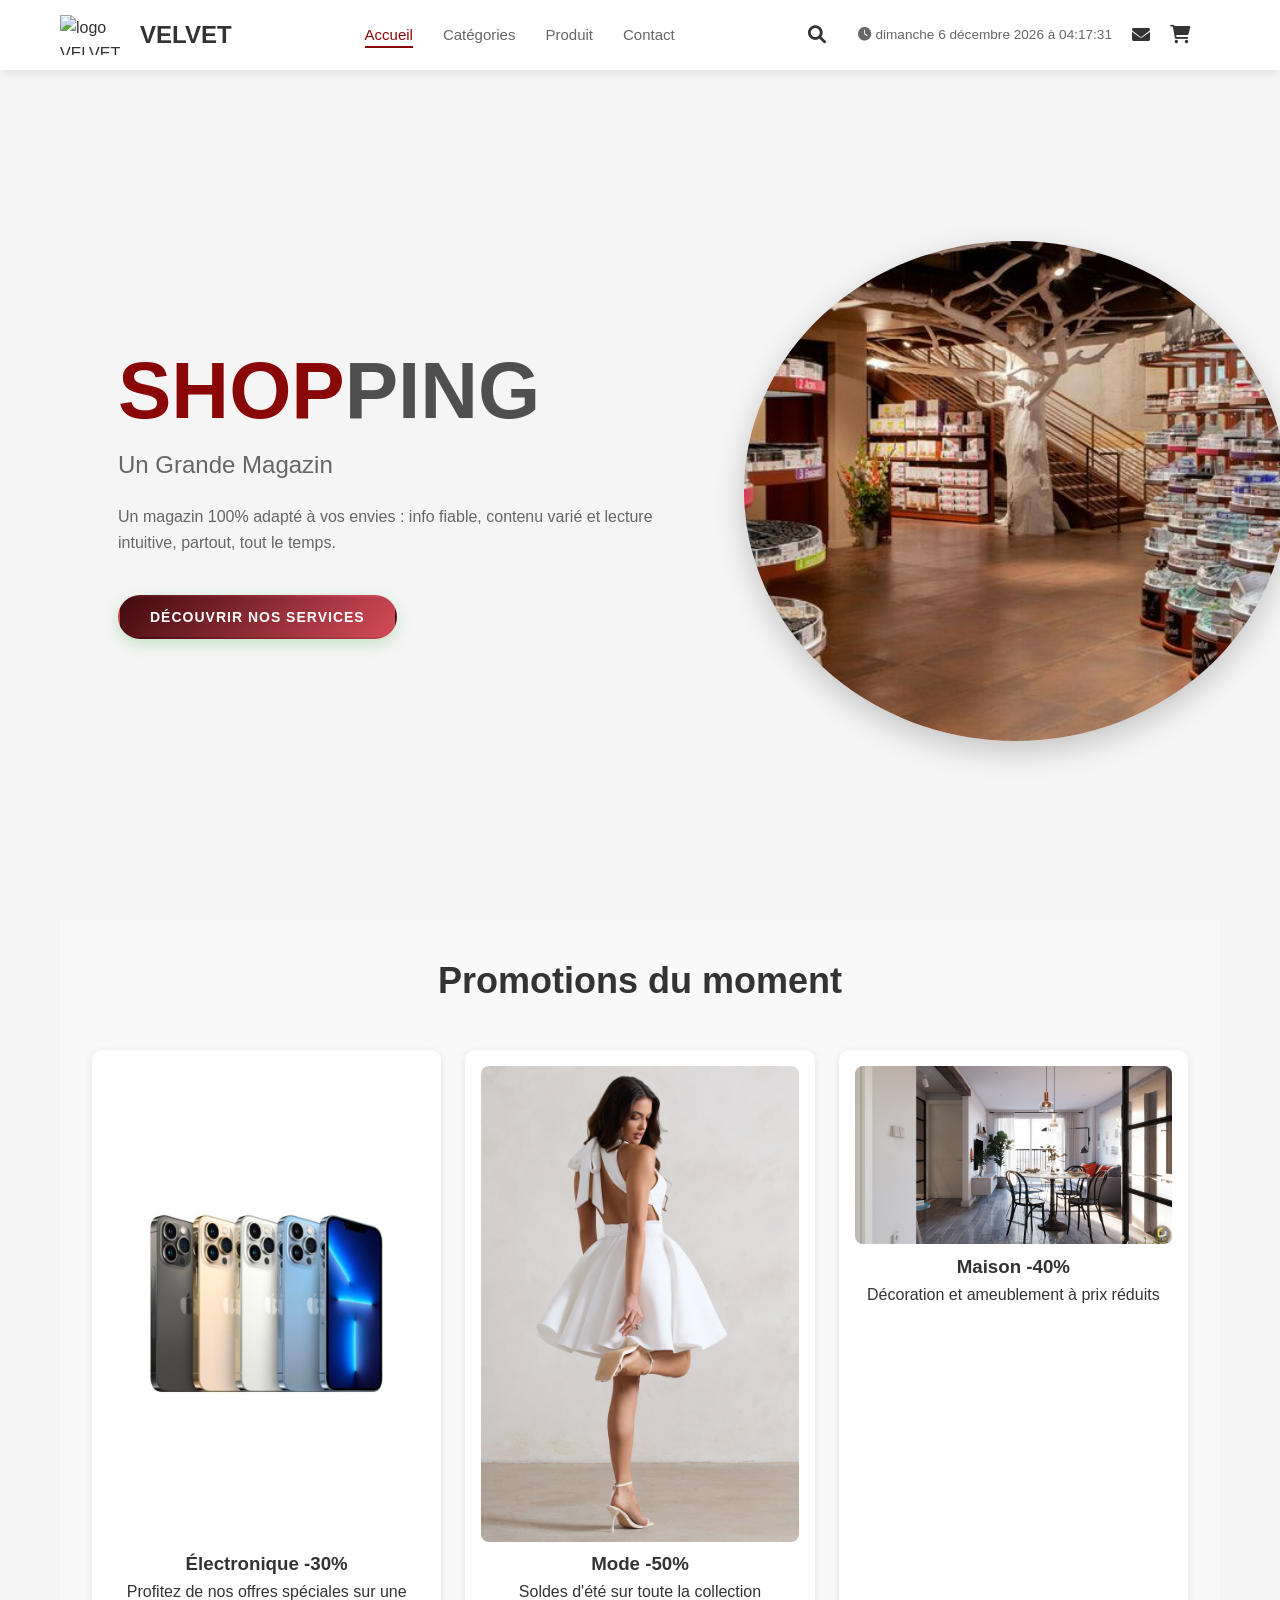
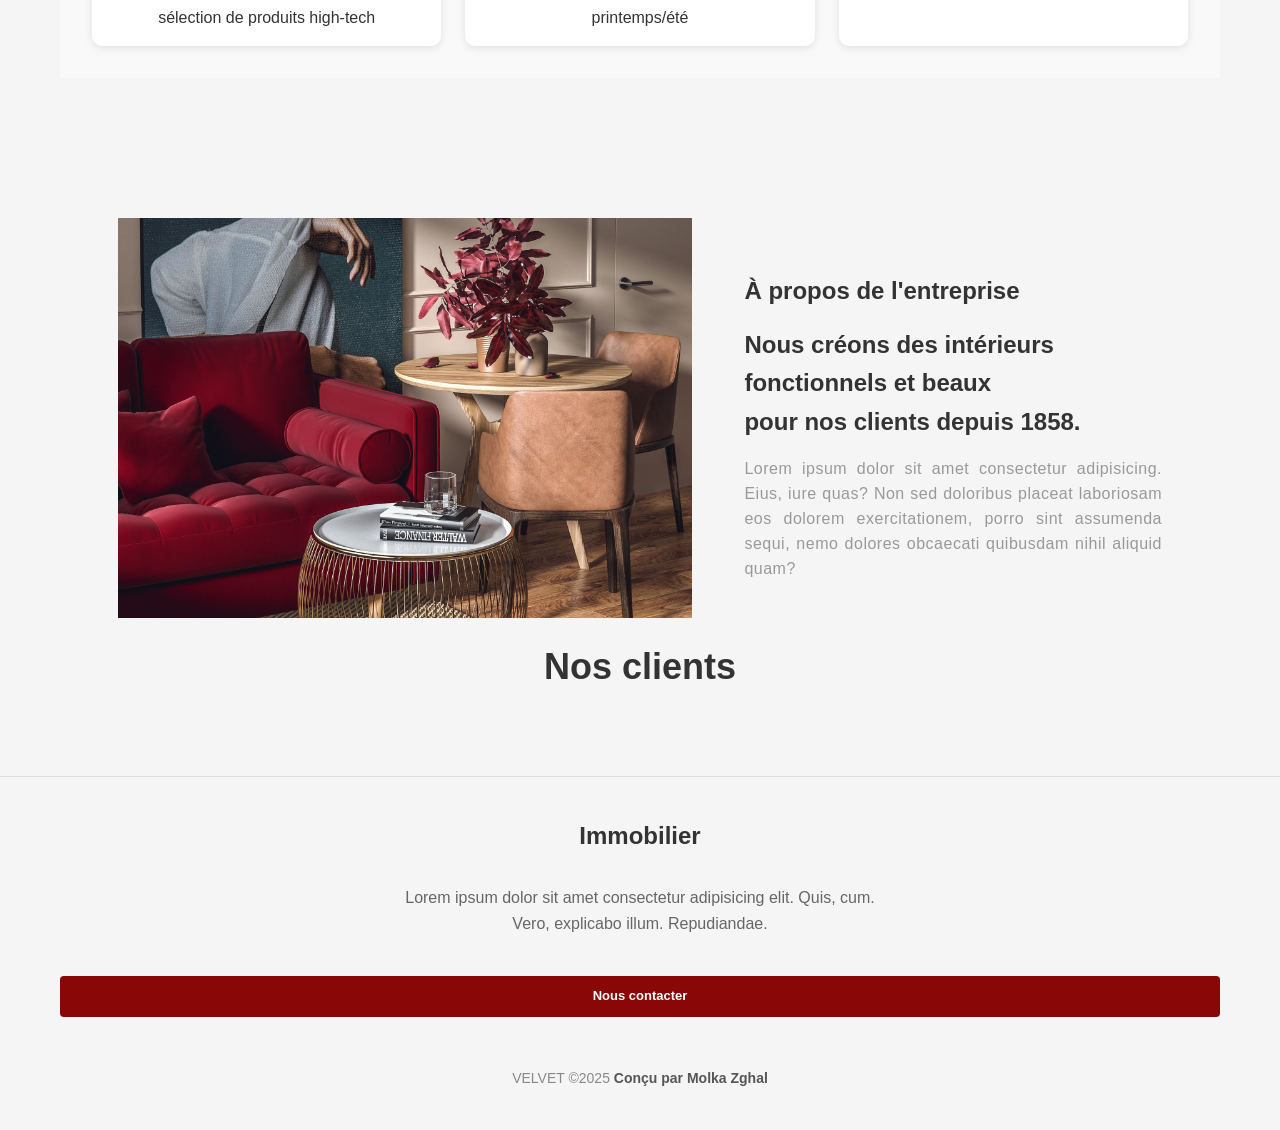
==== Figures/index.html @ 05687e1e "Initial version of the VELVET website" ====
<!DOCTYPE html>
<html lang="fr">
<head>
    <meta charset="UTF-8">
    <meta name="viewport" content="width=device-width, initial-scale=1.0">
    <title>VELVET - Accueil</title>
    <link rel="stylesheet" href="https://cdnjs.cloudflare.com/ajax/libs/font-awesome/6.0.0-beta3/css/all.min.css">
    <link rel="stylesheet" href="style.css">
    <script src="script.js" defer></script>
</head>
<body>
    <header>
        <div class="header-container">
            <div class="logo">
                <img src="logo.jpg" alt="logo VELVET">
                <h1>VELVET</h1>
            </div>
            
            <nav>
                <ul class="menu">
                    <li><a href="index.html" class="active">Accueil</a></li>
                    <li><a href="index2.html">Catégories</a></li>
                    <li><a href="index3.html">Produit</a></li>
                    <li><a href="index4.html">Contact</a></li>
                </ul>
            </nav>
            
            <div class="header-icons">
                <div class="search-container">
                    <a href="#" class="icon-link" tabindex="0">
                        <i class="fas fa-search"></i>
                    </a>
                    <div class="search-form">
                        <form action="#" method="get">
                            <input id="recherche-api" type="text" placeholder="Rechercher...">
                            <button type="submit"><i class="fas fa-search"></i></button>
                        </form>
                        <div id="resultats-api" class="search-results" style="display:none;"></div>
                    </div>
                </div>

                <div class="meteo-info" style="margin-left:12px; text-align:right;">
                    <div id="meteo-info"></div>
                    <div id="ip-info" style="font-size:0.85rem; color:#666"></div>
                    <div id="heure-api" style="font-size:0.85rem; color:#666"></div>
                </div>
                
                <a href="index4.html" class="icon-link">
                    <i class="fas fa-envelope"></i>
                </a>
                
                <a href="#" class="icon-link">
                    <i class="fas fa-shopping-cart"></i>
                </a>
                <div class="panier-info" aria-hidden="true">
                    <span id="compteur-panier" style="display:none; background:#ff6b6b; color:white; padding:2px 6px; border-radius:12px; margin-left:6px; font-size:0.9rem;">0</span>
                    <div id="total-panier" style="display:inline-block; margin-left:10px; font-size:0.9rem;"></div>
                </div>
            </div>
        </div>

    </header>
    
    <main>
        <section class="home">
            <div class="left">
                <h1>SHOP<span>PING</span></h1>
                <h4>Un grande magazin</h4>
                <p>Un magazin 100% adapté à vos envies : info fiable, contenu varié et lecture intuitive, partout, tout le temps.</p>
            
                <button class="button-link">
                    <a href="#">Découvrir nos services </a>
                </button>
            </div>
            <div class="right">
                <img src="mm.jpg">
            </div>
        </section>
        <!-- about -->
    
        <section class="promotions">
            <h1 class="title">Promotions du moment</h1>
            <div class="promo-grid">
                <div class="promo-item">
                    <img src="iphone13.jpg" alt="Promotion 1">
                    <h3>Électronique -30%</h3>
                    <p>Profitez de nos offres spéciales sur une sélection de produits high-tech</p>
                </div>
                <div class="promo-item">
                    <img src="robe.jpg" alt="Promotion 2">
                    <h3>Mode -50%</h3>
                    <p>Soldes d'été sur toute la collection printemps/été</p>
                </div>
                <div class="promo-item">
                    <img src="deco4.png" alt="Promotion 3">
                    <h3>Maison -40%</h3>
                    <p>Décoration et ameublement à prix réduits</p>
                </div>
            </div>
        </section>
        
        <!-- API - Produits populaires - Removed from index.html per request -->
       
     
        <section class="about">
            <div class="image">
                <img src="img2.jpg">
            </div>
            <div class="content">
                <h1>À propos de l'entreprise</h1>
                <h2>Nous créons des intérieurs fonctionnels et beaux <br> pour nos clients depuis 1858.</h2>
                <p>Lorem ipsum dolor sit amet consectetur adipisicing. Eius, iure quas? Non sed doloribus placeat laboriosam eos dolorem exercitationem, porro sint assumenda sequi, nemo dolores obcaecati quibusdam nihil aliquid quam?</p>
            </div>          
        </section>
        
        <!-- Clients (Random User API) -->
        <section id="clients" class="clients">
            <h2 class="title">Nos clients</h2>
            <div id="utilisateurs-container" class="utilisateurs-container"></div>
        </section>

        <!-- Contact - moved to index4.html per request -->
        <!-- about -->

    </main>
    
    
    <footer>
        
            <div class="footer-content">
                <h2 class="footer-title">Immobilier</h2>
                <p class="footer-text">Lorem ipsum dolor sit amet consectetur adipisicing elit. Quis, cum.<br>Vero, explicabo illum. Repudiandae.</p>
                <a href="index4.html" class="contact-button">Nous contacter</a>
                <p class="copyright">VELVET ©2025 <strong>Conçu par Molka Zghal</strong></p>
            </div>
        
    </footer>
</body>
</html>
---- Figures/style.css ----
/* Styles généraux */
* {
    margin: 0;
    padding: 0;
    box-sizing: border-box;
    font-family: 'Rubik', sans-serif;
}

body {
    background-color: #f9f9f9;
    color: #333;
    line-height: 1.6;
}

a {
    text-decoration: none;
    font-size: 13px;
    transition: all 0.3s ease; /*Quand n’importe quel style change, fais la transition en 0,3 seconde, avec un mouvement fluide.*/
}

/* Header Styles */
header {
    background-color: #fff;
    box-shadow: 0 2px 10px rgba(0,0,0,0.1);
    position: sticky;
    top: 0;
    z-index: 1000;/* bich yit5bew wraha l contenu */
    padding: 15px 5%;
}

.header-container {
    display: flex;
    justify-content: space-between;
    align-items: center;
    max-width: 1400px;
    margin: 0 auto;
}

/* Logo */
.logo {
    display: flex;
    align-items: center;
    gap: 10px; /* définit l’espace entre les éléments d’un conteneur. */
}

.logo img {
    width: 70px;
    height: 70px;
    object-fit: contain; /*définit comment une image (ou vidéo) s’adapte à son conteneur.*/
}

.logo h1 {
    font-size: 30px;
    color: #4f4f4f;
    font-weight: 700;
}

/* Menu */
.menu {
    display: flex;
    gap: 30px;
}

.menu li {
    list-style: none;
    position: relative;
}

.menu li a {
    color: #666;
    font-weight: 500;
    padding: 5px 0;
    position: relative;
    font-size: 15px;
}

.menu li a:hover {
    color: rgb(137, 7, 7);
}

.menu li a::after {
    content: '';
    position: absolute;
    bottom: 0;
    left: 0;
    width: 0;
    height: 2px;
    background-color: rgb(137, 7, 7);
    transition: width 0.3s ease;
}

.menu li a:hover::after {
    width: 100%;
}

.menu li a.active {
    color: rgb(137, 7, 7);
}

.menu li a.active::after {
    width: 100%;
}

/* Header Icons */
.header-icons {
    display: flex;
    gap: 25px;
    align-items: center;
}

.icon-link {
    color: #666;
    font-size: 18px;
    position: relative;
    transition: color 0.3s;
}

.icon-link:hover {
    color: rgb(137, 7, 7);
}

/* Search Form */
.search-container {
    position: relative;
}

.search-form {
    display: none;
    position: absolute;
    right: 0;
    top: 100%;
    background-color: white;
    padding: 10px;
    border-radius: 5px;
    box-shadow: 0 2px 5px rgba(0,0,0,0.2);
    z-index: 10;
}

.search-container:focus-within .search-form {
    display: block;
}

.search-form input {
    padding: 8px;
    border: 1px solid #ddd;
    border-radius: 4px;
    width: 200px;
}

.search-form button {
    padding: 8px 12px;
    background-color: rgb(137, 7, 7);
    color: white;
    border: none;
    border-radius: 4px;
    cursor: pointer; /* le curseur devient une main quand on survole le bouton */
    margin-left: 5px;
}

/* Main Content */
main {
    max-width: 1400px;
    margin: 30px auto;
    padding: 0 5%;
}

.home {
    padding: 0 5%;
    margin: 50px 0;
    display: flex;
    align-items: center;
    justify-content: space-between;/* espace entre les éléments */
    min-height: calc(100vh - 150px);/* calc() permet de faire des calculs dans le CSS */
}

.home .left {
    width: 55%;
    padding-right: 30px;
}

.home .right {
    width: 40%;
    perspective: 1000px;/* donne une profondeur à l’image pour l’effet 3D */
    height: 100%;
}

.home .right img {
    width: 130%;
    height: 500px;
    object-fit: cover;
    transition: transform 0.5s ease;/* transition pour l’effet de rotation */
    border-radius: 50%;
    box-shadow: 0 10px 30px rgba(0, 0, 0, 0.2);/* ombre portée */
}

.right img:hover {
    transform: rotateY(30deg);/* effet de rotation sur l’axe Y au survol */
}

.home .left h1 {
    font-size: 80px;
    color: rgb(137, 7, 7);
    font-weight: 700;
    line-height: 1;
    margin-bottom: 15px;
}

.home .left h1 span {
    color: #4f4f4f;
}

.home .left h4 {
    font-weight: 500;
    font-size: 24px;
    margin-bottom: 20px;
    color: #666;
    text-transform: capitalize;/* met la première lettre de chaque mot en majuscule */
}

.home .left p {
    font-size: 16px;
    color: #666;
    margin-bottom: 10px;
    line-height: 1.6;
}

.button-link {
    margin-top: 30px;
    border: none;
    background: transparent;
    cursor: pointer;/* le curseur devient une main quand on survole le bouton */
    transition: all 0.3s ease;
}

.button-link a {
    font-size: 14px;
    display: inline-block;
    font-size: 14px;
    color: #fff;
    padding: 12px 30px;
    background: linear-gradient(135deg, #410a0e, #d54b59);
    border-radius: 60px;
    text-transform: uppercase;
    font-weight: 600;
    letter-spacing: 1px;
    box-shadow: 0 5px 15px rgba(83, 183, 88, 0.3);
    transition: all 0.3s ease;
    border: 2px solid transparent;
}

.button-link:hover a {
    color: rgb(137, 7, 7);
    background: #fff;
    border-color: rgb(137, 7, 7);
    transform: translateY(-3px);
    box-shadow: 0 8px 20px rgba(177, 41, 41, 0.4);
}

/* Section Electronique */
.best-sales {
    margin: 50px 0;
}

.title {
    text-align: center;
    color: #333;
    margin-bottom: 30px;
    font-size: 32px;
}

.best-sales__product {
    display: grid;
    grid-template-columns: repeat(7, 1fr);/* 7 colonnes de taille égale */
    grid-template-rows: repeat(6, 1fr);/* 6 lignes de taille égale */
    gap: 10px;/* espace entre les éléments */
    height: 80vh;
    margin-top: 45px;
}

.best-sales__product div img {
    width: 100%;
    height: 100%;
    object-fit: cover;
    display: block;
    border-radius: 4px;
    filter: grayscale(100%);/* rend l’image en noir et blanc */
    transition: 0.5s ease-out;
}

.best-sales__product div img:hover {
    filter: grayscale(0);
}

.best-sales__product span {
    color: #5e493a;
    text-transform: uppercase;
    letter-spacing: 2px;/* espace entre les lettres */
    font-size: 20px;
}

.div1, .div4, .div7, .div3 {
    border: 1px solid rgb(137, 7, 7);
    display: flex;/* permet d’utiliser flexbox */
    align-items: center;
    justify-content: center;/* centre le texte horizontalement et verticalement */
}

.div1 { grid-area: 1 / 1 / 6 / 3; }/* ligne de départ / colonne de départ / ligne de fin / colonne de fin */
.div2 { grid-area: 2 / 3 / 7 / 5; }/* ligne de départ / colonne de départ / ligne de fin / colonne de fin */
.div3 { 
    grid-area: 1 / 5 / 7 / 6;
    width: 170px;
    background-color: rgb(137, 7, 7);
}
.div4 { grid-area: 1 / 3 / 2 / 5; }
.div5 { grid-area: 6 / 1 / 7 / 3; }
.div6 { grid-area: 1 / 6 / 6 / 8; }
.div7 { grid-area: 6 / 6 / 7 / 8; }

.div3 span {
    transform: rotate(-90deg);
    color: #fff;
    white-space: nowrap;
    font-weight: bold;
    transition: transform 0.3s ease;/* transition pour l’effet de rotation */
} 
:root {
    --velvet-red: #a8323c;
    --velvet-dark: #1a1a1a;
    --velvet-gold: #d4af37;
    --velvet-light: #f8f8f8;
}

body {
    font-family: 'Montserrat', sans-serif;
    background-color: #f5f5f5;
    color: #333;
    margin: 0;
    padding: 20px;
    line-height: 1.6;/* espace entre les lignes */
}

.velvet-container {
    max-width: 1200px;
    margin: 0 auto;
    background: white;
    padding: 30px;
    box-shadow: 0 0 20px rgba(0,0,0,0.1);
    border-radius: 5px;
    border: 3px solid var(--velvet-red);
}

.velvet-title {
    color: var(--velvet-red);
    text-align: center;
    font-size: 2.2rem;
    margin-bottom: 30px;
    padding-bottom: 15px;
    border-bottom: 2px solid var(--velvet-gold);
}

/* Tableau Velvet */
.velvet-table {
    width: 100%;
    border-collapse: collapse;
    margin: 25px 0;
    box-shadow: 0 0 20px rgba(0,0,0,0.1);
}

.velvet-table thead tr {
    background-color: var(--velvet-dark);
    color: white;
    text-align: left;
}

.velvet-table th,
.velvet-table td {
    padding: 15px;
    border: 1px solid #ddd;
}

.velvet-table th {
    font-weight: 600;
    text-transform: uppercase;
    letter-spacing: 1px;
    font-size: 0.9rem;
}

.velvet-table tbody tr {
    border-bottom: 1px solid #dddddd;
    transition: all 0.3s;
}

.velvet-table tbody tr:nth-of-type(even) {
    background-color: #f9f9f9;
}

.velvet-table tbody tr:hover {
    background-color: #f1f1f1;
}

.velvet-table tbody tr:last-of-type {
    border-bottom: 2px solid var(--velvet-red);
}

/* Colonnes spécifiques */
.product-name {
    font-weight: 700;
    color: var(--velvet-dark);
    min-width: 180px;
}

.product-image {
    width: 120px;
    text-align: center;
}

.product-image img {
    max-height: 100px;
    max-width: 100%;
    border-radius: 3px;
    border: 1px solid #eee;
}

.product-specs ul {
    list-style: none;
    padding: 0;
    margin: 0;
}

.product-specs li {
    margin-bottom: 8px;
    font-size: 0.9rem;
}

.velvet-icon {
    color: var(--velvet-red);
    width: 20px;
    text-align: center;
    margin-right: 5px;
}

.product-price {
    min-width: 120px;
}

.old-price {
    text-decoration: line-through;
    color: #999;
    font-size: 0.9rem;
    display: block;/* pour que le prix barré soit sur une nouvelle ligne */
}

.current-price {
    font-size: 1.3rem;
    font-weight: bold;
    color: var(--velvet-red);
}

.product-link {
    min-width: 120px;
    text-align: center;
}

/* Bouton Velvet */
.velvet-btn {
    display: inline-block;
    padding: 8px 15px;
    background-color: var(--velvet-dark);
    color: white;
    text-decoration: none;
    border-radius: 4px;
    font-weight: 500;
    transition: all 0.3s ease;
    border: 2px solid var(--velvet-dark);
    font-size: 0.9rem;
}

.velvet-btn:hover {
    background-color: var(--velvet-red);
    border-color: var(--velvet-red);
}

/* Responsive */
@media (max-width: 768px) {
    .velvet-table {
        display: block;
        overflow-x: auto;
    }
    
    .velvet-title {
        font-size: 1.5rem;
    }
}

/* Section Nouveautés */
.new-arrivals {
    margin: 50px 0;
}

.product-grid {
    display: grid;
    grid-template-columns: repeat(4, 1fr);/* 4 colonnes de taille égale */
    gap: 20px;
    max-width: 1200px;
    margin: 0 auto;
}

.product-item {
    position: relative;
    background: white;
    border-radius: 8px;
    overflow: hidden;/* empêche le débordement des éléments enfants */
    box-shadow: 0 2px 5px rgba(0,0,0,0.1);
    transition: transform 0.3s ease, box-shadow 0.3s ease;
    padding-bottom: 20px;
}

.product-item:hover {
    transform: scale(1.05);
    box-shadow: 0 5px 15px rgba(0,0,0,0.2);
}

.new-in {
    position: absolute;
    top: 10px;
    left: 10px;
    background-color: red;
    color: white;
    padding: 5px 10px;
    font-weight: bold;
    border-radius: 4px;
    font-size: 12px;
    z-index: 2;
}

.product-item h3 {
    margin: 15px 10px 5px;
    font-size: 16px;
    color: #333;
}

.price {
    margin: 0 10px;
    font-weight: bold;
    color: #333;
}

.reference {
    margin: 5px 10px;
    font-size: 12px;
    color: #666;
}

.color-options {
    display: flex;
    justify-content: center;/* centre les cercles horizontalement */
    gap: 8px;
    margin-top: 10px;
}

.color-circle {
    width: 20px;
    height: 20px;
    border-radius: 50%;
    border: 2px solid #333;
    cursor: pointer;/* le curseur devient une main quand on survole le cercle */
    transition: all 0.3s ease;
}

.color-circle:hover {
    border-color: red;
}

/* Slider Styles */
.image-slider {
    position: relative;
    overflow: hidden;
    height: 200px;
}

.slider-images {
    position: relative;
    height: 100%;
}

.slider-images img {
    position: absolute;
    top: 0;
    left: 0;
    width: 100%;
    height: 100%;
    object-fit: cover;/* couvre tout le conteneur sans déformer l’image */
    opacity: 0;/* rend l’image invisible */
    transition: opacity 0.5s ease;/* transition pour l’effet de fondu */
}

.arrow {
    position: absolute;
    top: 50%;
    transform: translateY(-50%);
    font-size: 24px;
    color: white;
    background-color: rgba(0,0,0,0.5);
    padding: 10px;
    cursor: pointer;
    z-index: 10;
    user-select: none;
    border-radius: 50%;
    width: 30px;
    height: 30px;
    display: flex;
    align-items: center;
    justify-content: center;
    transition: all 0.3s ease;
}

.arrow.left {
    left: 10px;
    color: gray;
    border: 1px solid gray;
}

.arrow.right {
    right: 10px;
    color: black;
    border: 1px solid black;
}

.arrow.left:hover {
    color: black;
    border-color: black;
    background-color: rgba(0,0,0,0.7);
}

.arrow.right:hover {
    color: white;
    background-color: black;
}

/* Gestion des slides (wa9t t3adi 3lih cursseur */
    #slider1_1:checked ~ .slider-images .img1,/* quand le premier input est coché, affiche la première image */
    #slider1_2:checked ~ .slider-images .img2,
    #slider2_1:checked ~ .slider-images .img1,
    #slider2_2:checked ~ .slider-images .img2,
    #slider3_1:checked ~ .slider-images .img1,
    #slider3_2:checked ~ .slider-images .img2,
    #slider4_1:checked ~ .slider-images .img1,
    #slider4_2:checked ~ .slider-images .img2 {
    opacity: 1;
    z-index: 1;
}

/* Style des cercles de couleur */ 
#slider1_1:checked ~ .color-options .color-circle:nth-child(1),
#slider1_2:checked ~ .color-options .color-circle:nth-child(2),
#slider2_1:checked ~ .color-options .color-circle:nth-child(1),
#slider2_2:checked ~ .color-options .color-circle:nth-child(2),
#slider3_1:checked ~ .color-options .color-circle:nth-child(1),
#slider3_2:checked ~ .color-options .color-circle:nth-child(2),
#slider4_1:checked ~ .color-options .color-circle:nth-child(1),
#slider4_2:checked ~ .color-options .color-circle:nth-child(2) {
    border-color: red;
}

#slider1_1:checked ~ .color-options .color-circle:not(:nth-child(1)),
#slider1_2:checked ~ .color-options .color-circle:not(:nth-child(2)),
#slider2_1:checked ~ .color-options .color-circle:not(:nth-child(1)),
#slider2_2:checked ~ .color-options .color-circle:not(:nth-child(2)),
#slider3_1:checked ~ .color-options .color-circle:not(:nth-child(1)),
#slider3_2:checked ~ .color-options .color-circle:not(:nth-child(2)),
#slider4_1:checked ~ .color-options .color-circle:not(:nth-child(1)),
#slider4_2:checked ~ .color-options .color-circle:not(:nth-child(2)) {
    border-color: #333;
}

/* Cache les inputs radio */
input[type="radio"] {
    display: none;
}

/* Couleurs spécifiques */
.color-circle.white { background-color: white; }
.color-circle.red { background-color: #ff0000; }
.color-circle.beige { background-color: #f5f5dc; }
.color-circle.black { background-color: #000000; }
.color-circle.gray { background-color: #808080; }
.color-circle.brown { background-color: #a52a2a; }

/* Responsive */
@media (max-width: 1024px) {
    .product-grid {
        grid-template-columns: repeat(2, 1fr);
    }
    
    .home {
        flex-direction: column;
        text-align: center;
    }
    
    .home .left,
    .home .right {
        width: 100%;
    }
    
    .home .right img {
        width: 100%;
        height: auto;
        margin-top: 30px;
    }
}

@media (max-width: 768px) {
    .product-grid {
        grid-template-columns: 1fr;
    }
    
    .header-container {
        flex-direction: column;
        gap: 20px;
    }
    
    .menu {
        flex-direction: column;
        gap: 15px;
    }
    
    .best-sales__product {
        grid-template-columns: 1fr;
        height: auto;/* Styles généraux */
        * {
            margin: 0;
            padding: 0;
            box-sizing: border-box;
            font-family: 'Rubik', sans-serif;
        }
        
        body {
            background-color: #f9f9f9;
            color: #333;
            line-height: 1.6;
        }
        
        a {
            text-decoration: none;
            font-size: 13px;
            transition: all 0.3s ease;
        }
        
        /* Header Styles */
        header {
            background-color: #fff;
            box-shadow: 0 2px 10px rgba(0,0,0,0.1);
            position: sticky;
            top: 0;
            z-index: 1000;
            padding: 15px 5%;
        }
        
        .header-container {
            display: flex;
            justify-content: space-between;
            align-items: center;
            max-width: 1400px;
            margin: 0 auto;
        }
        
        /* Logo */
        .logo {
            display: flex;
            align-items: center;
            gap: 10px;
        }
        
        .logo img {
            width: 70px;
            height: 70px;
            object-fit: contain;
        }
        
        .logo h1 {
            font-size: 30px;
            color: #4f4f4f;
            font-weight: 700;
        }
        
        /* Menu */
        .menu {
            display: flex;
            gap: 30px;
        }
        
        .menu li {
            list-style: none;
            position: relative;
        }
        
        .menu li a {
            color: #666;
            font-weight: 500;
            padding: 5px 0;
            position: relative;
            font-size: 15px;
        }
        
        .menu li a:hover {
            color: rgb(137, 7, 7);
        }
        
        .menu li a::after {
            content: '';
            position: absolute;
            bottom: 0;
            left: 0;
            width: 0;
            height: 2px;
            background-color: rgb(137, 7, 7);
            transition: width 0.3s ease;
        }
        
        .menu li a:hover::after {
            width: 100%;
        }
        
        .menu li a.active {
            color: rgb(137, 7, 7);
        }
        
        .menu li a.active::after {
            width: 100%;
        }
        
        /* Header Icons */
        .header-icons {
            display: flex;
            gap: 25px;
            align-items: center;
        }
        
        .icon-link {
            color: #666;
            font-size: 18px;
            position: relative;
            transition: color 0.3s;
        }
        
        .icon-link:hover {
            color: rgb(137, 7, 7);
        }
        
        /* Search Form */
        .search-container {
            position: relative;
        }
        
        .search-form {
            display: none;
            position: absolute;
            right: 0;
            top: 100%;
            background-color: white;
            padding: 10px;
            border-radius: 5px;
            box-shadow: 0 2px 5px rgba(0,0,0,0.2);
            z-index: 10;
        }
        
        .search-container:focus-within .search-form {
            display: block;
        }
        
        .search-form input {
            padding: 8px;
            border: 1px solid #ddd;
            border-radius: 4px;
            width: 200px;
        }
        
        .search-form button {
            padding: 8px 12px;
            background-color: rgb(137, 7, 7);
            color: white;
            border: none;
            border-radius: 4px;
            cursor: pointer;
            margin-left: 5px;
        }
        
        /* Main Content */
        main {
            max-width: 1400px;
            margin: 30px auto;
            padding: 0 5%;
        }
        
        .home {
            padding: 0 5%;
            margin: 50px 0;
            display: flex;
            align-items: center;
            justify-content: space-between;
            min-height: calc(100vh - 150px);
        }
        
        .home .left {
            width: 55%;
            padding-right: 30px;
        }
        
        .home .right {
            width: 40%;
            perspective: 1000px;
            height: 100%;
        }
        
        .home .right img {
            width: 130%;
            height: 500px;
            object-fit: cover;
            transition: transform 0.5s ease;
            border-radius: 50%;
            box-shadow: 0 10px 30px rgba(0, 0, 0, 0.2);
        }
        
    }
    
    .div1, .div2, .div3, .div4, .div5, .div6, .div7 {
        grid-area: auto;
        height: 200px;
    }
}
.inline-nav {
    display: flex;
    justify-content: center;
    gap: 20px;
    margin-bottom: 30px;
}

.nav-link {
    padding: 10px 20px;
    background-color: white;
    color: var(--dark);
    text-decoration: none;
    border-radius: 30px;
    font-weight: 600;
    box-shadow: 0 3px 10px rgba(0,0,0,0.1);
    transition: all 0.3s;
    display: flex;
    align-items: center;
    gap: 8px;
}

.nav-link.active {
    background-color: var(--red);
    color: white;
}

.nav-link:hover {
    transform: translateY(-3px);
    box-shadow: 0 5px 15px rgba(231, 0, 19, 0.2);
}

/* Sections produits */
.food-section {
    background: white;
    border-radius: 10px;
    overflow: hidden;
    margin-bottom: 40px;
    box-shadow: 0 5px 15px rgba(0,0,0,0.1);
    border: 2px solid var(--red);
}

.section-header {
    display: flex;
    justify-content: space-between;
    align-items: center;
    padding: 15px 25px;
    background-color: var(--dark);
    color: white;
}

.section-header h2 {
    margin: 0;
    font-size: 1.4rem;
    display: flex;
    align-items: center;
    gap: 10px;
}

.tunisian-flag {
    font-size: 1.2rem;
}

.price-tag {
    background-color: var(--green);
    color: white;
    padding: 5px 15px;
    border-radius: 20px;
    font-weight: bold;
    font-size: 1.1rem;
}

/* Vidéo */
.video-container {
    padding: 15px;
    background: black;
}

.video-container video {
    width: 100%;
    max-height: 500px;
    display: block;
    margin: 0 auto;
}

/* Description */
.food-description {
    padding: 20px;
    position: relative;
}

.food-description h3 {
    color: var(--red);
    margin-top: 0;
    font-size: 1.3rem;
    border-bottom: 1px dashed #ddd;
    padding-bottom: 10px;
}

.ingredients {
    list-style: none;
    padding: 0;
    margin: 20px 0;
    display: grid;
    grid-template-columns: repeat(2, 1fr);
    gap: 10px;
}

.ingredients li {
    display: flex;
    align-items: center;
    gap: 8px;
    padding: 8px 12px;
    background: #f9f9f9;
    border-radius: 5px;
    border-left: 3px solid var(--green);
}

.ingredients i {
    color: var(--red);
    width: 20px;
    text-align: center;
}

/* Bouton */
.order-btn {
    display: inline-block;
    padding: 12px 25px;
    background: linear-gradient(to right, var(--red), var(--dark));
    color: white;
    text-decoration: none;
    border-radius: 5px;
    font-weight: 600;
    margin-top: 15px;
    transition: all 0.3s;
    border: none;
    cursor: pointer;
    font-size: 1rem;
    display: flex;
    align-items: center;
    gap: 8px;
}

.order-btn:hover {
    background: linear-gradient(to right, var(--dark), var(--red));
    transform: translateY(-2px);
    box-shadow: 0 5px 15px rgba(231, 0, 19, 0.3);
}

/* Contact */
.contact-section {
    background: white;
    padding: 25px;
    border-radius: 10px;
    margin-top: 40px;
    border: 2px solid var(--green);
}

.contact-section h2 {
    color: var(--red);
    margin-top: 0;
    display: flex;
    align-items: center;
    gap: 10px;
}

.contact-info {
    margin-top: 15px;
}

.contact-info p {
    display: flex;
    align-items: center;
    gap: 10px;
    margin: 10px 0;
}

.contact-info i {
    color: var(--green);
    width: 20px;
}

/* Responsive */
@media (max-width: 768px) {
    .ingredients {
        grid-template-columns: 1fr;
    }
    
    .section-header {
        flex-direction: column;
        align-items: flex-start;
        gap: 10px;
    }
    
    .price-tag {
        align-self: flex-end;
    }
    
    .inline-nav {
        flex-direction: column;
        align-items: center;
    }
}
.promotions {
    padding: 2rem;
    background-color: #f9f9f9;
    text-align: center;
}

.title {
    font-size: 2rem;
    margin-bottom: 1.5rem;
}

.promo-grid {
    display: grid;
    grid-template-columns: repeat(auto-fit, minmax(250px, 1fr));
    gap: 1.5rem;
}

.promo-item {
    background-color: #fff;
    padding: 1rem;
    border-radius: 10px;
    box-shadow: 0 2px 8px rgba(0, 0, 0, 0.1);
    transition: transform 0.2s ease-in-out;
}

.promo-item:hover {
    transform: translateY(-5px);
}

.promo-item img {
    width: 100%;
    height: auto;
    border-radius: 8px;
}
/* css index4.html */
/* Styles généraux */
body {
    font-family: 'Arial', sans-serif;
    margin: 0;
    padding: 0;
    color: #333;
    line-height: 1.6;
}

/* Header */
header {
    background-color: #fff;
    box-shadow: 0 2px 10px rgba(0, 0, 0, 0.1);
    padding: 15px 0;
    position: sticky;
    top: 0;
    z-index: 100;
}

.header-container {
    display: flex;
    justify-content: space-between;
    align-items: center;
    max-width: 1200px;
    margin: 0 auto;
    padding: 0 20px;
}

.logo {
    display: flex;
    align-items: center;
    gap: 10px;
}

.logo img {
    height: 40px;
}

.logo h1 {
    margin: 0;
    font-size: 24px;
    color: #333;
}

/* Navigation */
.menu {
    display: flex;
    list-style: none;
    gap: 30px;
    margin: 0;
    padding: 0;
}

.menu a {
    text-decoration: none;
    color: #333;
    font-weight: 500;
    transition: color 0.3s;
}

.menu a:hover, .menu a.active {
    color: rgb(137, 7, 7)d;
}

/* Header icons */
.header-icons {
    display: flex;
    align-items: center;
    gap: 20px;
}

.icon-link {
    color: #333;
    font-size: 18px;
    transition: color 0.3s;
    text-decoration: none;
}

.icon-link:hover {
    color: rgb(137, 7, 7)d;
}

.search-container {
    position: relative;
}

.search-form {
    position: absolute;
    top: 100%;
    right: 0;
    background: #fff;
    padding: 10px;
    box-shadow: 0 2px 10px rgba(0, 0, 0, 0.1);
    display: none;
    width: 250px;
}

.search-container:hover .search-form {
    display: block;
}

.search-form input {
    width: calc(100% - 40px);
    padding: 8px;
    border: 1px solid #ddd;
}

.search-form button {
    background: none;
    border: none;
    cursor: pointer;
    padding: 8px;
}

/* Social icons in header */
.social-icons {
    display: flex;
    gap: 15px;
    margin-left: 20px;
}

.social-icons a {
    color: #555;
    font-size: 16px;
    transition: color 0.3s;
}

.social-icons a:hover {
    color: rgb(137, 7, 7);
}

/* Main content */
main {
    max-width: 1200px;
    margin: 40px auto;
    padding: 0 20px;
}

.title {
    text-align: center;
    font-size: 36px;
    margin-bottom: 40px;
    color: #333;
}

/* Contact section */
.contact-container {
    display: flex;
    gap: 40px;
    margin-bottom: 50px;
}

.contact-info, .contact-form {
    flex: 1;
}

.contact-info h2 {
    font-size: 20px;
    margin-top: 25px;
    color: rgb(137, 7, 7);
    display: flex;
    align-items: center;
    gap: 10px;
}

.contact-info h2:first-child {
    margin-top: 0;
}

.contact-info p {
    margin-left: 30px;
    margin-bottom: 15px;
}

.contact-form {
    background: #f9f9f9;
    padding: 30px;
    border-radius: 8px;
    box-shadow: 0 2px 15px rgba(0, 0, 0, 0.05);
}

.contact-form h2 {
    font-size: 24px;
    margin-top: 0;
    margin-bottom: 20px;
    color: #333;
}

.contact-form input,
.contact-form textarea {
    width: 100%;
    padding: 12px;
    margin-bottom: 15px;
    border: 1px solid #ddd;
    border-radius: 4px;
    font-family: inherit;
    font-size: 16px;
}

.contact-form textarea {
    height: 150px;
    resize: vertical;
}

.contact-form button {
    background-color: rgb(137, 7, 7);
    color: white;
    border: none;
    padding: 12px 25px;
    font-size: 16px;
    border-radius: 4px;
    cursor: pointer;
    transition: background-color 0.3s;
}

.contact-form button:hover {
    background-color: rgb(137, 7, 7);
}

/* FAQ section */
.faq {
    margin-top: 50px;
}

.faq h2 {
    font-size: 28px;
    margin-bottom: 30px;
    text-align: center;
    color: #333;
}

.faq-item {
    margin-bottom: 20px;
    border-bottom: 1px solid #eee;
    padding-bottom: 20px;
}

.faq-item:last-child {
    border-bottom: none;
}

.faq-item h3 {
    color: rgb(137, 7, 7);
    font-size: 18px;
    margin-bottom: 10px;
}

/* Footer */
/* Footer Styles */
footer {
    background-color: #f5f5f5; /* Couleur grise */
    padding: 40px 0;
    text-align: center;
    border-top: 1px solid #e0e0e0;
}

.footer-content {
    max-width: 1200px;
    margin: 0 auto;
    padding: 0 20px;
    display: flex;
    flex-direction: column;
    gap: 20px;
}

.footer-title {
    font-size: 24px;
    font-weight: bold;
    color: #333;
    margin-bottom: 10px;
}

.footer-text {
    color: #666;
    margin-bottom: 20px;
    line-height: 1.6;
}

.contact-button {
    display: inline-block;
    background-color: rgb(137, 7, 7);
    color: white;
    padding: 10px 20px;
    text-decoration: none;
    border-radius: 4px;
    font-weight: bold;
    transition: background-color 0.3s;
}

.contact-button:hover {
    background-color: #9a9898;
}

.copyright {
    color: #888;
    font-size: 14px;
    margin-top: 30px;
}

.copyright strong {

    color: #555;
}
/*decoration*/
/* Section Maison (anciennement Decoration) */
.decoration {
    padding: 20px 10%;
    width: 100%;
    background-color: #FAF8F4; /* Ajout d'un fond cohérent avec le style */
}

.decoration h1 {
    text-align: center;
    font-size: 60px;
    font-weight: bold;
    letter-spacing: 1px;/* espace entre les lettres */
    margin-bottom: 40px;/* espace sous le titre */
    color: #333;
    text-transform: capitalize;
}

.deco-list {
    width: 100%;
    display: grid;
    justify-content: center;
    grid-template-columns: repeat(auto-fill, minmax(300px, 1fr));
    gap: 30px;
}

.deco-list .deco {
    text-align: center;
    cursor: pointer;
    padding: 20px;
    transition: transform 0.5s ease;
    box-shadow: 0 0 15px rgba(0,0,0,0.1);
    background-color: white;
    border-radius: 8px;
}

.deco-list .deco img {
    width: 100%;
    height: 200px;
    object-fit: cover;
    border-radius: 4px;
    margin-bottom: 15px;
}

.deco-list .deco:hover {
    transform: translateY(-10px);
    box-shadow: 0 10px 20px rgba(0,0,0,0.15);
}

.deco-list .deco p {
    margin: 10px 0;
    font-weight: bold;
    letter-spacing: 0.5px;
    text-transform: uppercase;
    color: #333;
    font-size: 18px;
}

.deco-list .deco span {
    display: block;
    font-size: 15px;
    color: #666;
    line-height: 1.5;
    margin-bottom: 15px;
    min-height: 60px;
}

.deco-list .deco .orange_link {
    margin-top: 10px;
    border: 1px solid rgb(137, 7, 7);
    letter-spacing: 1px;
    width: 100%;
    transition: all 0.3s ease;
    cursor: pointer;
    padding: 10px;
    font-weight: bold;
    background-color:rgb(137, 7, 7);
    color: white;
    border-radius: 4px;
}

.deco-list .deco .orange_link:hover {
    background-color: transparent;
    color:rgb(137, 7, 7);
}

/* Responsive */
@media (max-width: 768px) {
    .decoration h1 {
        font-size: 40px;
    }
    
    .deco-list {
        grid-template-columns: repeat(auto-fill, minmax(250px, 1fr));
    }
}

@media (max-width: 480px) {
    .decoration {
        padding: 20px 5%;
    }
    
    .decoration h1 {
        font-size: 32px;
    }
    
    .deco-list {
        grid-template-columns: 1fr;
    }
}
/*home*/
.home1 {
    margin-top: 50px;
    margin-left: 10%;
    margin-right: 10%;
    display: flex;
    justify-content: space-between;
    height: 500px;
    position: relative;
}
.home1 .left1 {
    width: 50%;
    display: flex;
    flex-direction: column;
}
.home1 .left1 p {
    margin: 25px 0;
    color: #999;
    letter-spacing: 0.5px;
    line-height: 25px;
}
.home1 .left1 .orange_link1 {
    width: fit-content;
    padding: 12px 50px;
    box-shadow: 0 0 5px rgba(0,0,0,0.1);
    background-color: rgb(137, 7, 7);
    color: #fffbfb;
}
.home1 .right1 {
    width: 45%;
}
.home1 .right1 img {
    width: 100%;
    height: 100%;
    object-fit: cover;
}
.statistiques {
    position: absolute;
    bottom: -50px;
    height: 100px;
    display: flex;
    justify-content: space-between;
    align-items: center;
    width: 100%;
    background-color: #fff;
    box-shadow: 0 0 5px rgba(0,0,0,0.2);
    padding: 20px 10%;
}
.statistiques span {
    text-align: center;
}
.statistiques span h2 {
    color: rgb(137, 7, 7);
    font-size: 25px;
    margin-bottom: 10px;
}
.statistiques span p {
    color:rgb(137, 7, 7);
    text-transform: capitalize;
}
.about {
    display: flex;
    justify-content: space-between;
    align-items: center;
    margin-top: 120px;
    padding: 20px 5%;
}
.about .image {
    width: 55%;
    height: 400px;
}
.about .image img{
    width: 100%;
    height: 100%;
    object-fit: cover;
}
.about .content {
    width: 40%;
}
.about .content h1 {
    margin: 16px 0;
}
.about .content h2 {
    margin: 15px 0;
    color: #333;
}
.about .content p {
    color: #999;
    text-align: justify;
    letter-spacing: 0.5px;
    line-height: 25px;
}
.img-section {
    padding: 20px 8%;
    width: 100%;
    background-color: #FAF8F4;
}

.img-section .title {
    text-align: right;
    margin: 35px 0;
    font-size: 2.5rem;
    color: rgb(137, 7, 7);;
    text-transform: uppercase;
    letter-spacing: 1px;
}

.img-section_content {
    width: 100%;
    border: 1px solid #000;
    display: flex;
    align-items: center;
    flex-direction: column;
    padding: 20px;
    box-shadow: 0 0 8px rgba(0,0,0,0.2);
    background-color: white;
}

.img-section_content img {
    width: 100%;
    transition: 0.5s;
    filter: grayscale(100%);
    margin-bottom: 20px;
}

.img-section_content img:hover {
    filter: grayscale(0%);
}

.img-section_content p {
    text-align: center;
    border: 1px solid #000;
    padding: 20px;
    margin: 0;
    margin-top: 20px;
    box-shadow: 0 0 8px rgba(0,0,0,0.2);
    line-height: 1.6;
    color: #333;
}

/* Version responsive */
@media (max-width: 768px) {
    .img-section .title {
        text-align: center;
        font-size: 2rem;
        margin: 20px 0;
    }
    
    .img-section_content {
        padding: 15px;
    }
}
/* Quote Section */
.banner {
    text-align: center;
    margin: 50px 0;
    background: 
        linear-gradient(rgba(0, 0, 0, 0.5), rgba(0, 0, 0, 0.5)),
        url('img3.jpg');
    background-position: center;
    background-size: cover;
    padding: 100px;
}

.banner h1 {
    color: #f46a06;
    font-size: 30px;
    margin-bottom: 20px;
    text-shadow: 1px 1px 2px rgba(0, 0, 0, 0.5);
}

.banner p {
    font-size: 15px;
    padding: 5px 0;
    color: #fff;
    max-width: 800px;
    margin: 0 auto;
    line-height: 1.6;
}
.search-results {
    position: absolute;
    background: white;
    border: 1px solid #ddd;
    padding: 8px;
    max-width: 320px;
    box-shadow: 0 6px 12px rgba(0,0,0,0.08);
    z-index: 50;
}
.panier-info { display:inline-flex; align-items:center; }

.produits-api { display: grid; grid-template-columns: repeat(auto-fit, minmax(160px, 1fr)); gap: 16px; margin: 12px 0; }
.produits-api .produit-api { background: #fff; padding: 8px; border: 1px solid #eee; text-align:center; }
.produits-api .produit-api img { max-width: 100%; height: auto; display:block; margin: 0 auto 8px; }
.produit-api-img { width: 150px; height: 150px; object-fit: cover; border-radius: 8px; display:block; margin: 0 auto 8px; }
.produit-api .api-price { font-weight:700; color: #333; }
.utilisateurs-container { display: flex; gap: 12px; flex-wrap: wrap; }
.client-card { background:#fff; padding:8px; border:1px solid #eee; display:flex; align-items:center; gap:8px; }
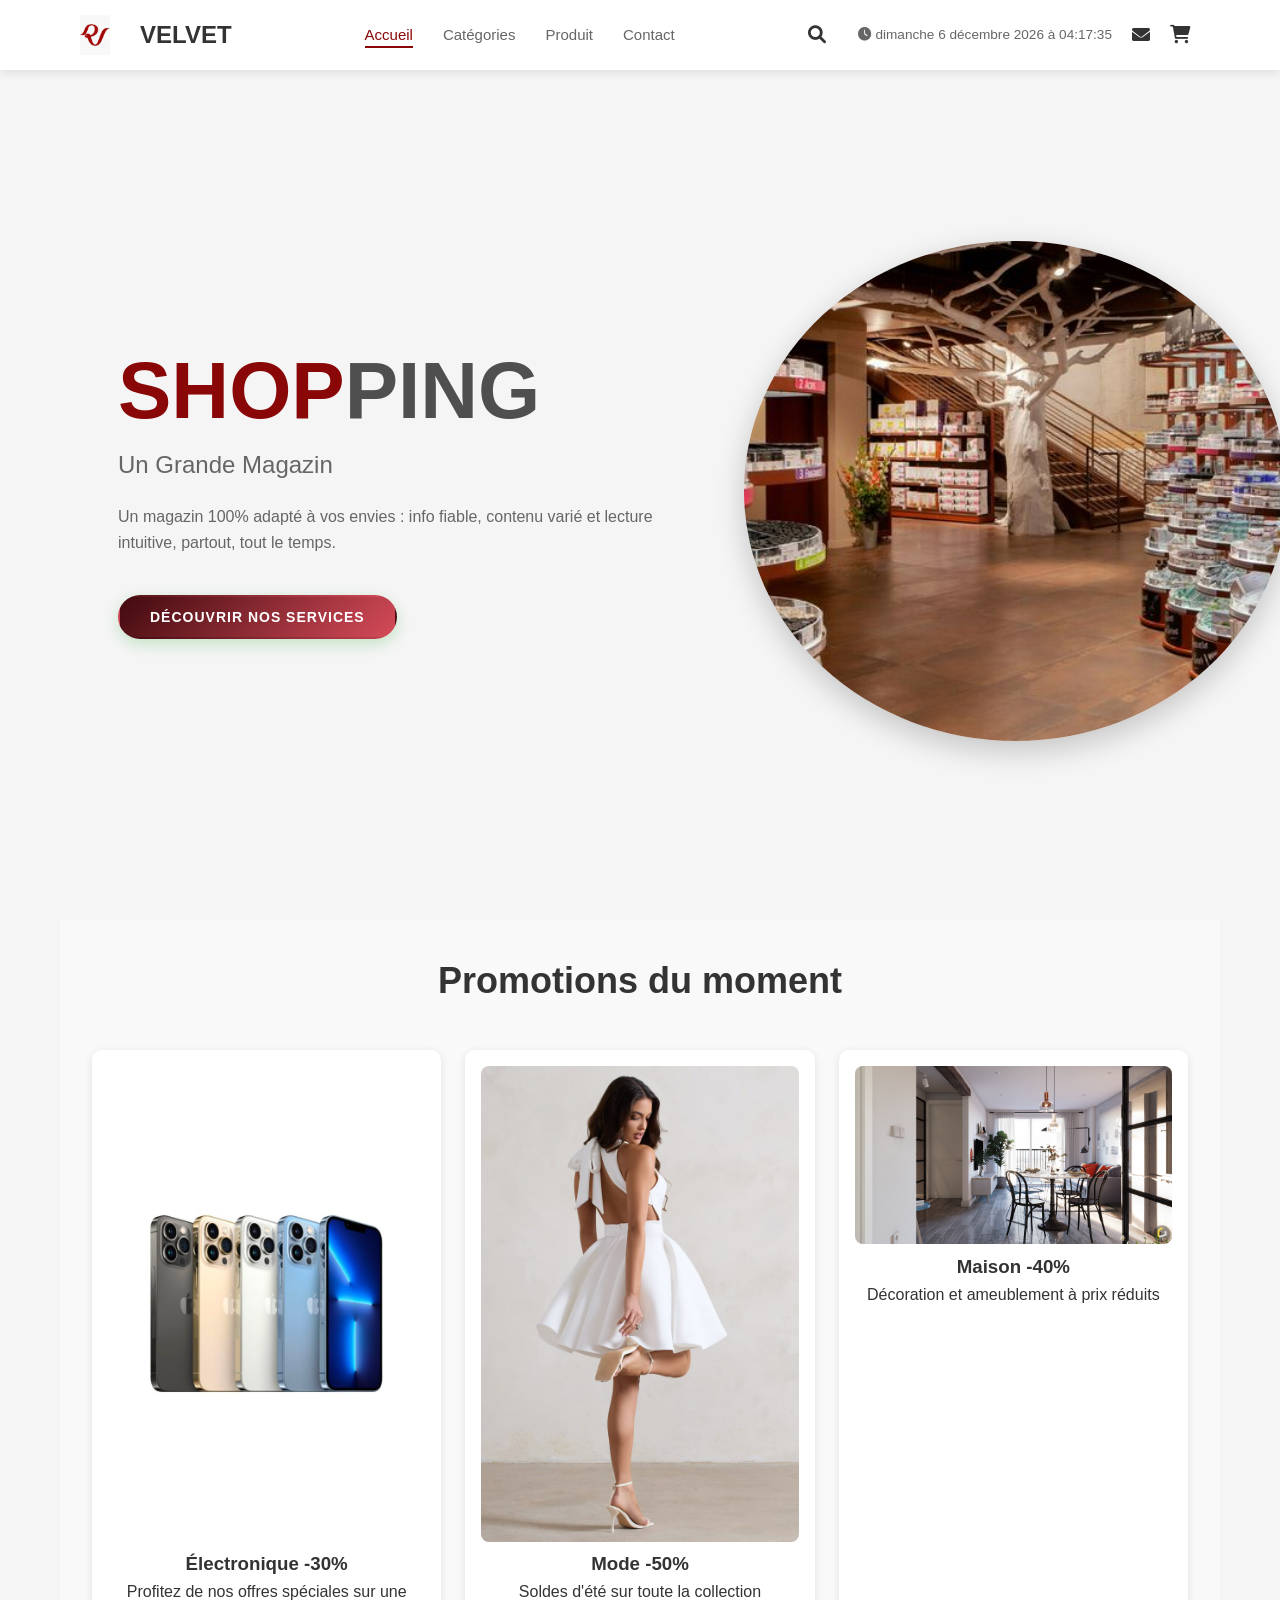
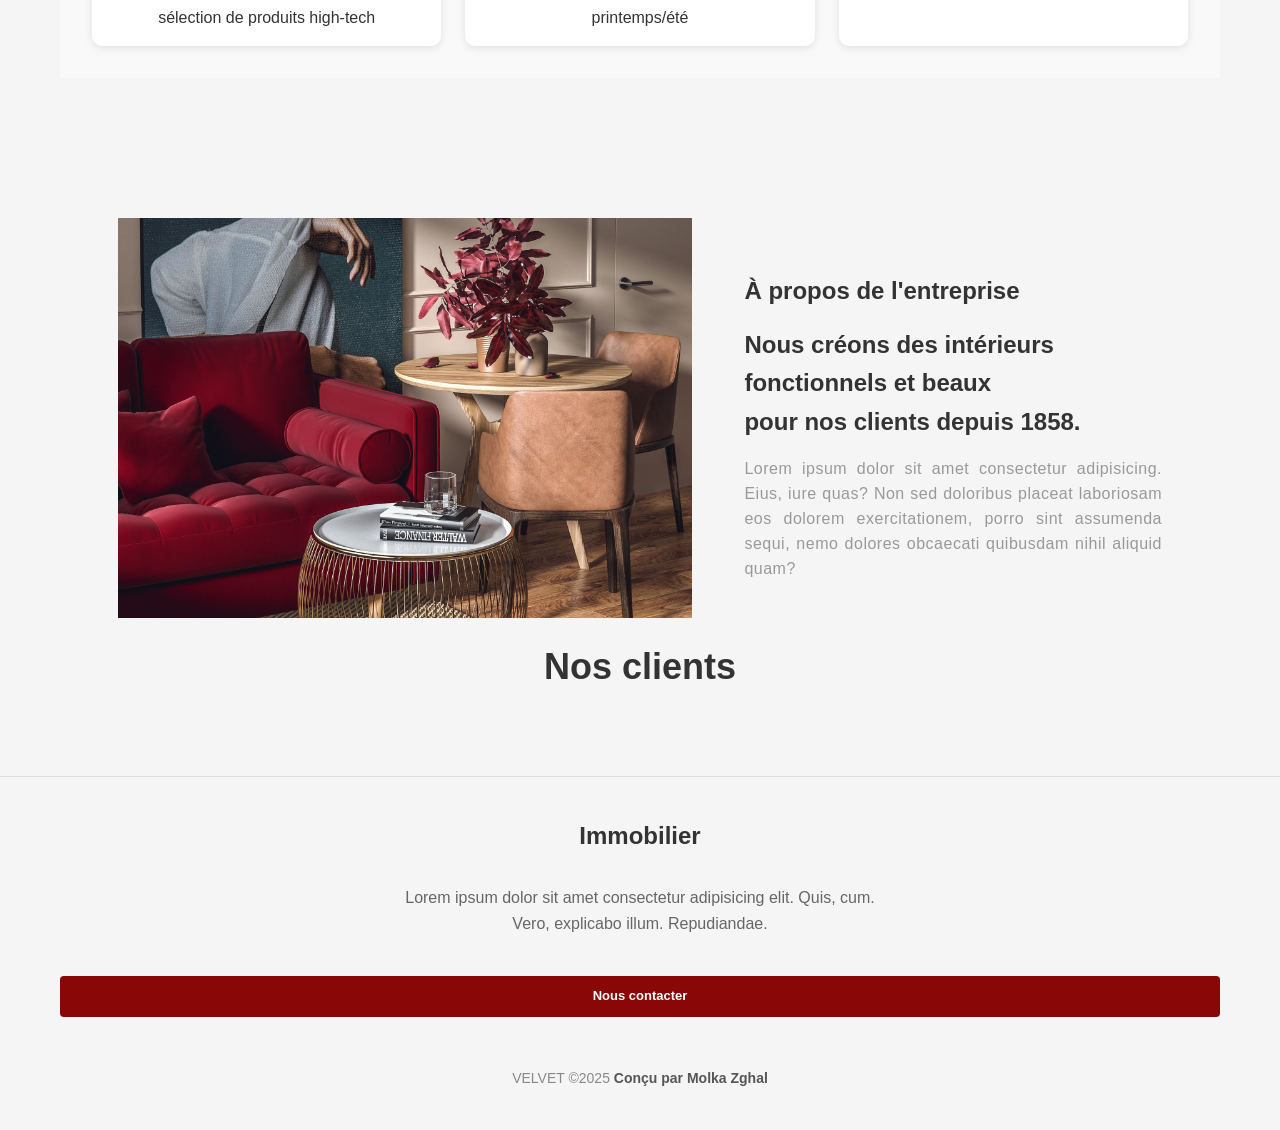
==== commit 9f34ff4b: "Fix logo image filename case sensitivity" ====
--- a/Figures/index.html
+++ b/Figures/index.html
@@ -12,7 +12,7 @@
     <header>
         <div class="header-container">
             <div class="logo">
-                <img src="logo.jpg" alt="logo VELVET">
+                <img src="Logo.jpg" alt="logo VELVET">
                 <h1>VELVET</h1>
             </div>
             
@@ -136,4 +136,4 @@
         
     </footer>
 </body>
-</html>+</html>
